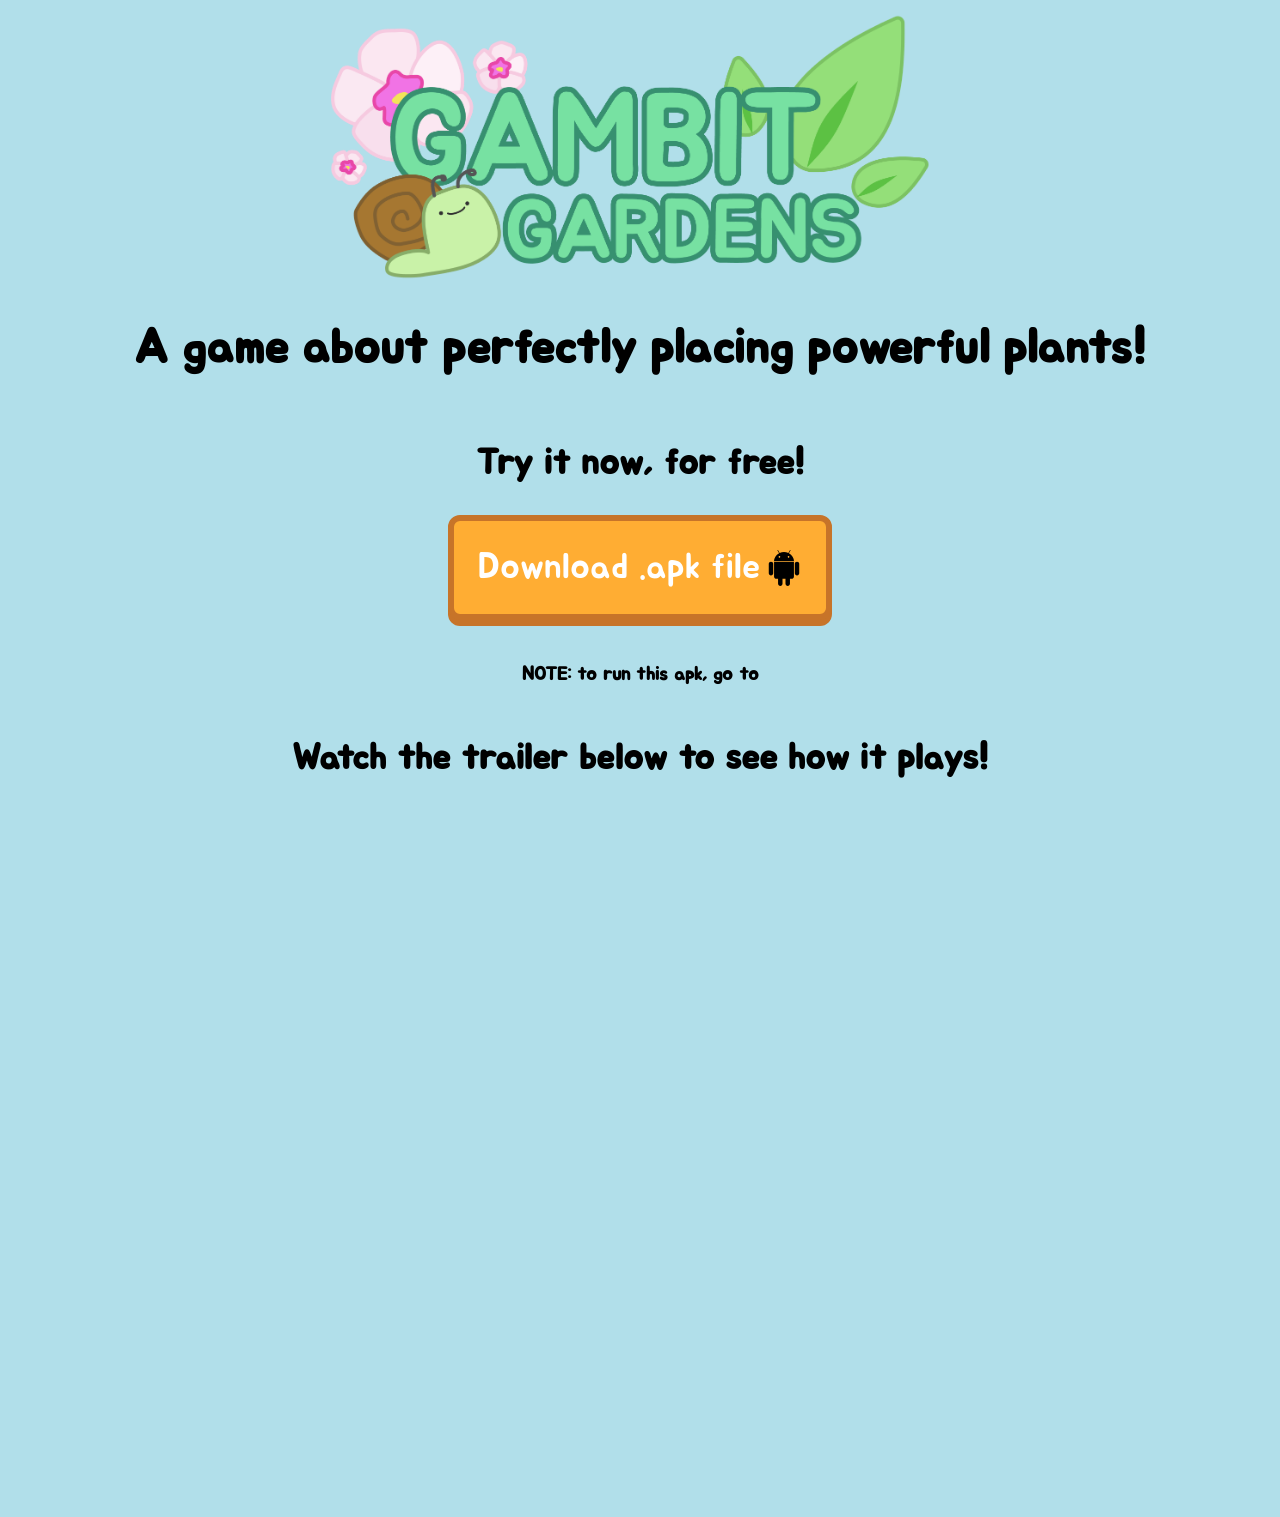
==== index.html @ b67e2ad4 "Fixed sound issues on Android" ====
<!DOCTYPE html>
<html>
  <head>
    <link rel="stylesheet" href="main.css">
    <link rel="preconnect" href="https://fonts.googleapis.com">
    <link rel="preconnect" href="https://fonts.gstatic.com" crossorigin>
    <link href="https://fonts.googleapis.com/css2?family=Jua&display=swap" rel="stylesheet">
  </head>
  <body>
    <img id="logo" src="assets/images/GameLogo-large.png">
    <h1>A game about perfectly placing powerful plants!</h1>
    <h2>Try it now, for free!</h2>
    <a id="download-apk-button" href="app-release.apk" download="gambit-gardens">
      <p>Download .apk file</p><img id="android-icon" src="assets/images/android-logo.svg">
    </a>
    <h3>NOTE: to run this apk, go to </h3>
    <h2>Watch the trailer below to see how it plays!</h2>
    <iframe id="yt-preview" src="https://www.youtube.com/embed/n-iu2l6AhRs?si=XMRhLDGTz-_RmK6Z" title="YouTube video player" frameborder="0" allow="accelerometer; autoplay; clipboard-write; encrypted-media; gyroscope; picture-in-picture; web-share" referrerpolicy="strict-origin-when-cross-origin" allowfullscreen></iframe>
  </body>
</html>
---- main.css ----
body {
  background-color: #B1DFEA;
  display: flex;
  flex-direction: column;
  align-items: center;
  font-family: "Jua", sans-serif;
  font-weight: 400;
  text-align: center;
}

#logo {
  width: 50%;
}

h1 {
  font-size: 48px;
}

h2 {
  font-size: 36px;
}

#yt-preview {
  width: 300px;
  height: 650px;
  margin-bottom: 48px;
}

#download-apk-button {
  display: flex;
  flex-direction: row;
  align-items: center;
  font-size: 36px;
  padding: 24px;
  border-radius: 12px;
  border-width: 6px;
  border-style: solid;
  border-color: #C77429;
  background-color: #FFAD33;
  box-shadow: 0px 6px 0px #C77429;
  text-decoration: none;
  transition: transform 0.3s cubic-bezier(0.175, 0.885, 0.32, 1.275);
  margin-bottom: 24px;
}

#download-apk-button:hover {
  transform: scale(1.1);
}

#download-apk-button p {
  margin: 0px;
  font-style: normal;
  color: #FFFFFF;
}

#android-icon {
  width: 36px;
  height: 36px;
  margin-left: 6px;
}
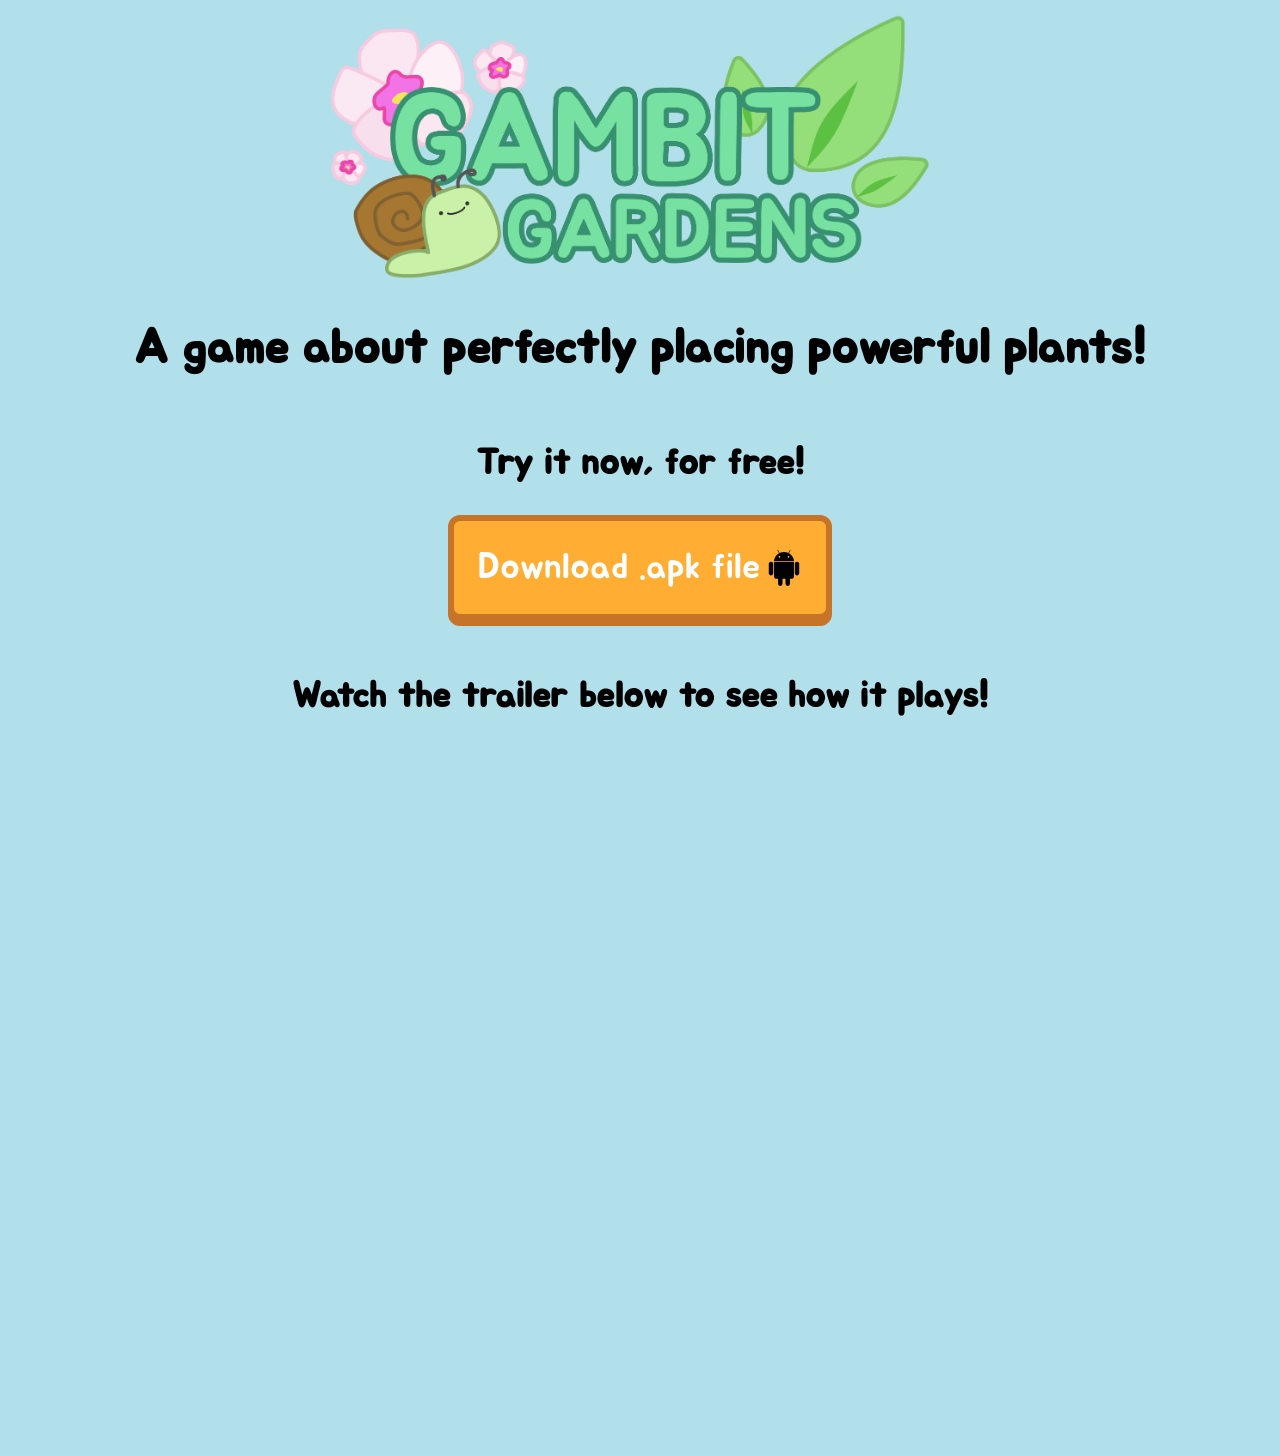
==== commit 9b9df977: "Removed sentence fragment" ====
--- a/index.html
+++ b/index.html
@@ -13,8 +13,7 @@
     <a id="download-apk-button" href="app-release.apk" download="gambit-gardens">
       <p>Download .apk file</p><img id="android-icon" src="assets/images/android-logo.svg">
     </a>
-    <h3>NOTE: to run this apk, go to </h3>
     <h2>Watch the trailer below to see how it plays!</h2>
     <iframe id="yt-preview" src="https://www.youtube.com/embed/n-iu2l6AhRs?si=XMRhLDGTz-_RmK6Z" title="YouTube video player" frameborder="0" allow="accelerometer; autoplay; clipboard-write; encrypted-media; gyroscope; picture-in-picture; web-share" referrerpolicy="strict-origin-when-cross-origin" allowfullscreen></iframe>
   </body>
-</html>+</html>
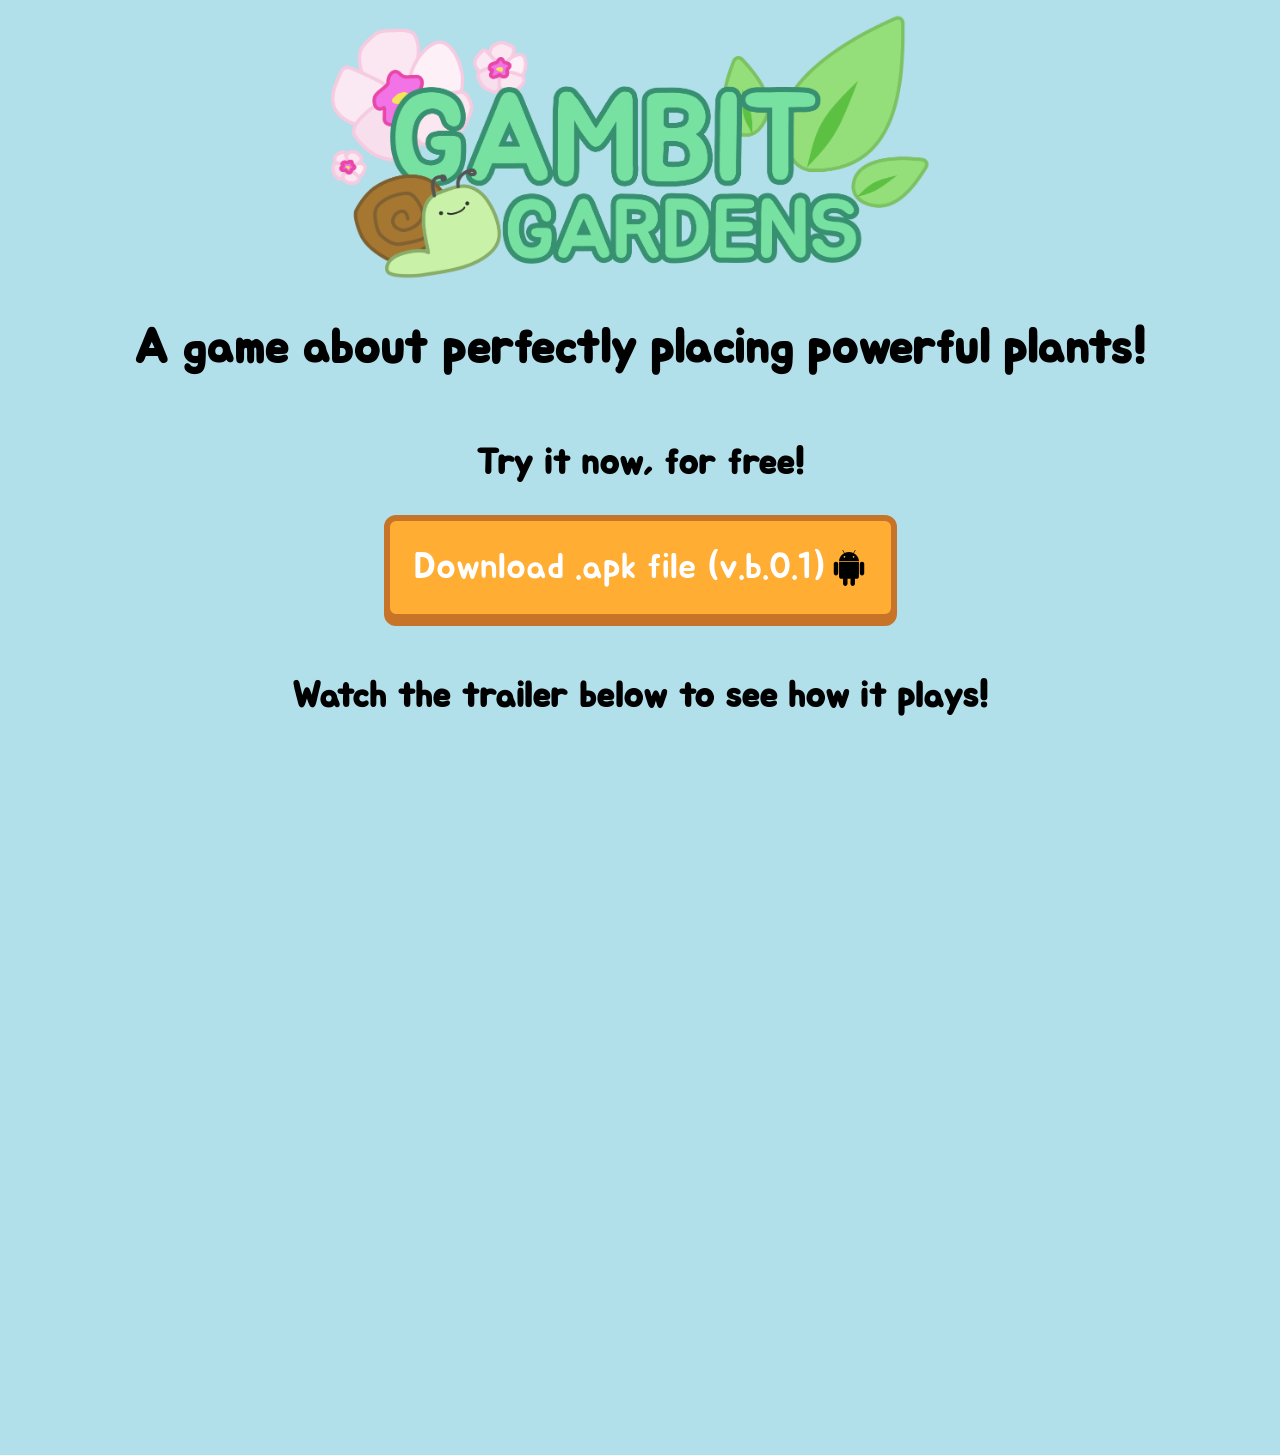
==== commit 627dcdb9: "Version b.0.1, with bugfixes" ====
--- a/index.html
+++ b/index.html
@@ -1,6 +1,19 @@
 <!DOCTYPE html>
 <html>
   <head>
+    <meta property="og:url" content="http://lgtyqz.github.io/GambitGardens">
+    <meta property="og:title" content="Gambit Gardens Homepage">
+    <meta property="og:image" content="http://lgtyqz.github.io/GambitGardens/assets/images/GameLogo-large.png">
+    <meta property="og:description" content="Download page for Gambit Gardens, strategy game about ruling the garden by buying the best spots for your powerful plants before the other players get to them first!">
+    <!-- Google tag (gtag.js) -->
+    <script async src="https://www.googletagmanager.com/gtag/js?id=G-QNN1NVMY90"></script>
+    <script>
+      window.dataLayer = window.dataLayer || [];
+      function gtag(){dataLayer.push(arguments);}
+      gtag('js', new Date());
+
+      gtag('config', 'G-QNN1NVMY90');
+    </script>
     <link rel="stylesheet" href="main.css">
     <link rel="preconnect" href="https://fonts.googleapis.com">
     <link rel="preconnect" href="https://fonts.gstatic.com" crossorigin>
@@ -11,7 +24,7 @@
     <h1>A game about perfectly placing powerful plants!</h1>
     <h2>Try it now, for free!</h2>
     <a id="download-apk-button" href="app-release.apk" download="gambit-gardens">
-      <p>Download .apk file</p><img id="android-icon" src="assets/images/android-logo.svg">
+      <p>Download .apk file (v.b.0.1) </p><img id="android-icon" src="assets/images/android-logo.svg">
     </a>
     <h2>Watch the trailer below to see how it plays!</h2>
     <iframe id="yt-preview" src="https://www.youtube.com/embed/n-iu2l6AhRs?si=XMRhLDGTz-_RmK6Z" title="YouTube video player" frameborder="0" allow="accelerometer; autoplay; clipboard-write; encrypted-media; gyroscope; picture-in-picture; web-share" referrerpolicy="strict-origin-when-cross-origin" allowfullscreen></iframe>
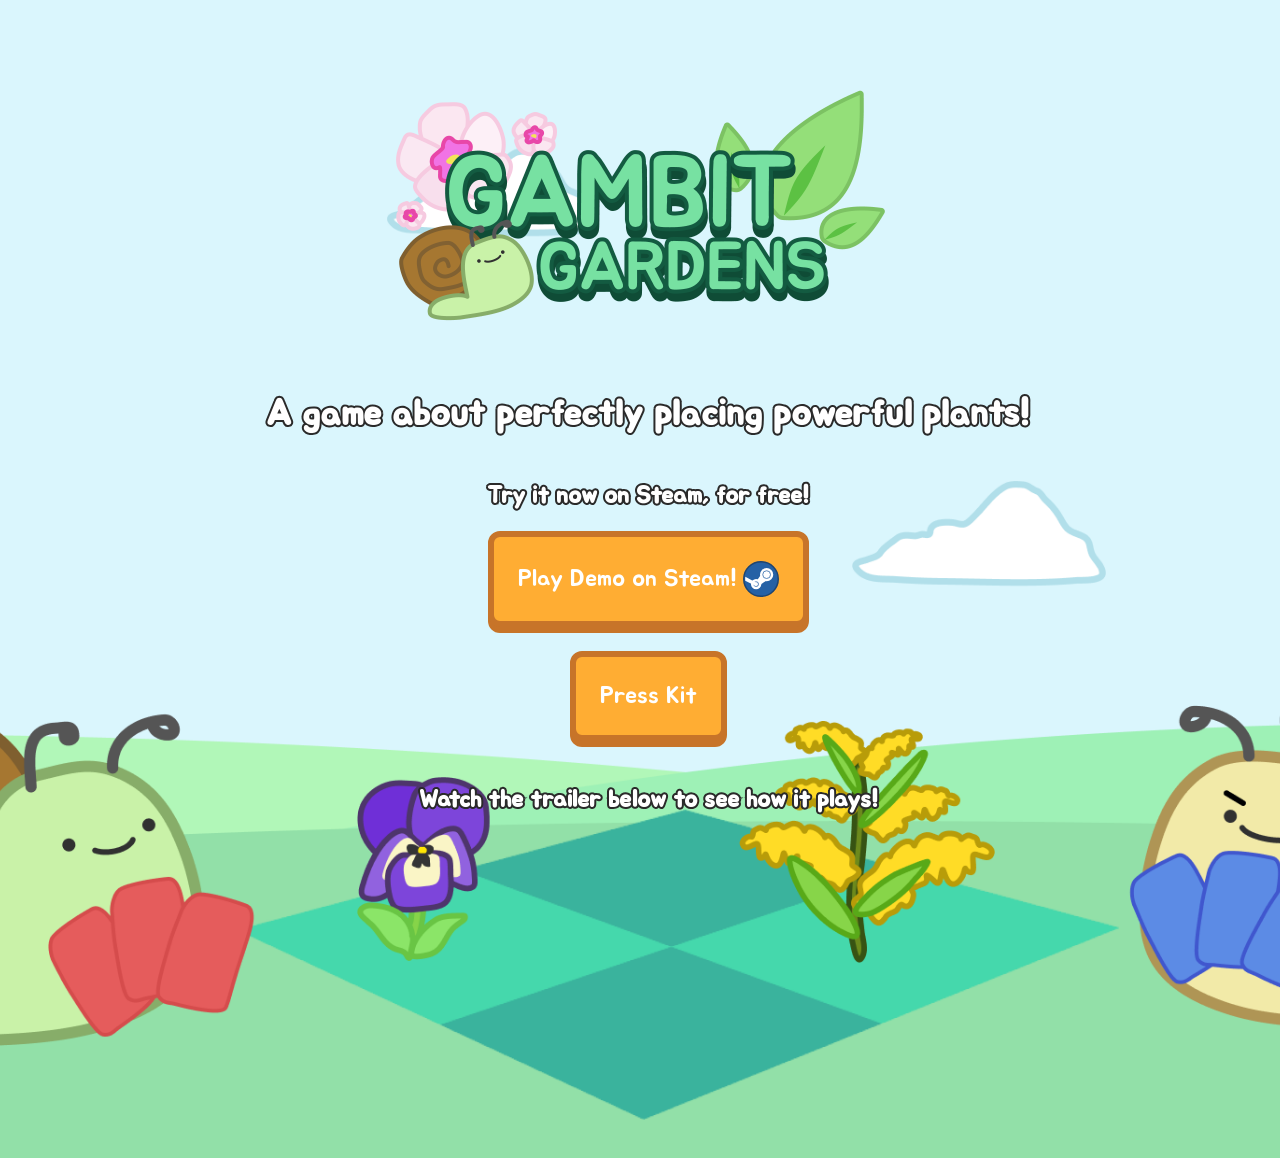
==== commit 5c885f31: "point to Steam, add press kit" ====
--- a/index.html
+++ b/index.html
@@ -1,32 +1,63 @@
-<!DOCTYPE html>
+<!doctype html>
 <html>
   <head>
-    <meta property="og:url" content="http://lgtyqz.github.io/GambitGardens">
-    <meta property="og:title" content="Gambit Gardens Homepage">
-    <meta property="og:image" content="http://lgtyqz.github.io/GambitGardens/assets/images/GameLogo-large.png">
-    <meta property="og:description" content="Download page for Gambit Gardens, strategy game about ruling the garden by buying the best spots for your powerful plants before the other players get to them first!">
+    <meta property="og:url" content="http://lgtyqz.github.io/GambitGardens" />
+    <meta property="og:title" content="Gambit Gardens Homepage" />
+    <meta
+      property="og:image"
+      content="http://lgtyqz.github.io/GambitGardens/assets/images/GameLogo-large.png"
+    />
+    <meta
+      property="og:description"
+      content="Download page for Gambit Gardens, strategy game about ruling the garden by buying the best spots for your powerful plants before the other players get to them first!"
+    />
     <!-- Google tag (gtag.js) -->
-    <script async src="https://www.googletagmanager.com/gtag/js?id=G-QNN1NVMY90"></script>
+    <script
+      async
+      src="https://www.googletagmanager.com/gtag/js?id=G-QNN1NVMY90"
+    ></script>
     <script>
       window.dataLayer = window.dataLayer || [];
-      function gtag(){dataLayer.push(arguments);}
-      gtag('js', new Date());
+      function gtag() {
+        dataLayer.push(arguments);
+      }
+      gtag("js", new Date());
 
-      gtag('config', 'G-QNN1NVMY90');
+      gtag("config", "G-QNN1NVMY90");
     </script>
-    <link rel="stylesheet" href="main.css">
-    <link rel="preconnect" href="https://fonts.googleapis.com">
-    <link rel="preconnect" href="https://fonts.gstatic.com" crossorigin>
-    <link href="https://fonts.googleapis.com/css2?family=Jua&display=swap" rel="stylesheet">
+    <link rel="stylesheet" href="main.css" />
+    <link rel="preconnect" href="https://fonts.googleapis.com" />
+    <link rel="preconnect" href="https://fonts.gstatic.com" crossorigin />
+    <link
+      href="https://fonts.googleapis.com/css2?family=Jua&display=swap"
+      rel="stylesheet"
+    />
   </head>
   <body>
-    <img id="logo" src="assets/images/GameLogo-large.png">
+    <img id="logo" src="assets/images/Library Logo.png" />
     <h1>A game about perfectly placing powerful plants!</h1>
-    <h2>Try it now, for free!</h2>
-    <a id="download-apk-button" href="app-release.apk" download="gambit-gardens">
-      <p>Download .apk file (v.b.0.1) </p><img id="android-icon" src="assets/images/android-logo.svg">
+    <h2>Try it now on Steam, for free!</h2>
+    <a
+      id="download-apk-button"
+      class="button"
+      href="https://store.steampowered.com/app/5081930/Gambit_Gardens/"
+    >
+      <p>Play Demo on Steam!</p>
+      <img id="android-icon" src="assets/images/Steam-logo.svg" />
+    </a>
+    <a id="press-kit-button" class="button" href="press-kit.html">
+      <p>Press Kit</p>
     </a>
     <h2>Watch the trailer below to see how it plays!</h2>
-    <iframe id="yt-preview" src="https://www.youtube.com/embed/n-iu2l6AhRs?si=XMRhLDGTz-_RmK6Z" title="YouTube video player" frameborder="0" allow="accelerometer; autoplay; clipboard-write; encrypted-media; gyroscope; picture-in-picture; web-share" referrerpolicy="strict-origin-when-cross-origin" allowfullscreen></iframe>
+    <iframe
+      width="560"
+      height="315"
+      src="https://www.youtube.com/embed/_zqR0a5EYfI?si=uE8DqVqewhaDvtyI"
+      title="YouTube video player"
+      frameborder="0"
+      allow="accelerometer; autoplay; clipboard-write; encrypted-media; gyroscope; picture-in-picture; web-share"
+      referrerpolicy="strict-origin-when-cross-origin"
+      allowfullscreen
+    ></iframe>
   </body>
 </html>
--- a/main.css
+++ b/main.css
@@ -1,5 +1,10 @@
 body {
-  background-color: #B1DFEA;
+  width: 100%;
+  min-height: 100vh;
+  background-image: url("./assets/images/Library\ Hero.png");
+  background-size: auto 100%;
+  background-repeat: no-repeat;
+  background-position: center;
   display: flex;
   flex-direction: column;
   align-items: center;
@@ -12,12 +17,19 @@
   width: 50%;
 }
 
+h2,
 h1 {
-  font-size: 48px;
+  paint-order: stroke;
+  color: #ffffff;
+  -webkit-text-stroke: 4px #2a2a2a;
+}
+
+h1 {
+  font-size: 36px;
 }
 
 h2 {
-  font-size: 36px;
+  font-size: 24px;
 }
 
 #yt-preview {
@@ -26,35 +38,40 @@
   margin-bottom: 48px;
 }
 
-#download-apk-button {
+.button {
   display: flex;
   flex-direction: row;
   align-items: center;
-  font-size: 36px;
+  font-size: 24px;
   padding: 24px;
   border-radius: 12px;
   border-width: 6px;
   border-style: solid;
-  border-color: #C77429;
-  background-color: #FFAD33;
-  box-shadow: 0px 6px 0px #C77429;
+  border-color: #c77429;
+  background-color: #ffad33;
+  box-shadow: 0px 6px 0px #c77429;
   text-decoration: none;
   transition: transform 0.3s cubic-bezier(0.175, 0.885, 0.32, 1.275);
   margin-bottom: 24px;
 }
 
-#download-apk-button:hover {
+.button:hover {
   transform: scale(1.1);
 }
 
-#download-apk-button p {
+.button p {
   margin: 0px;
   font-style: normal;
-  color: #FFFFFF;
+  color: #ffffff;
 }
 
 #android-icon {
   width: 36px;
   height: 36px;
   margin-left: 6px;
-}+}
+
+p.tagline {
+  max-width: 65vw;
+  font-size: 18px;
+}
